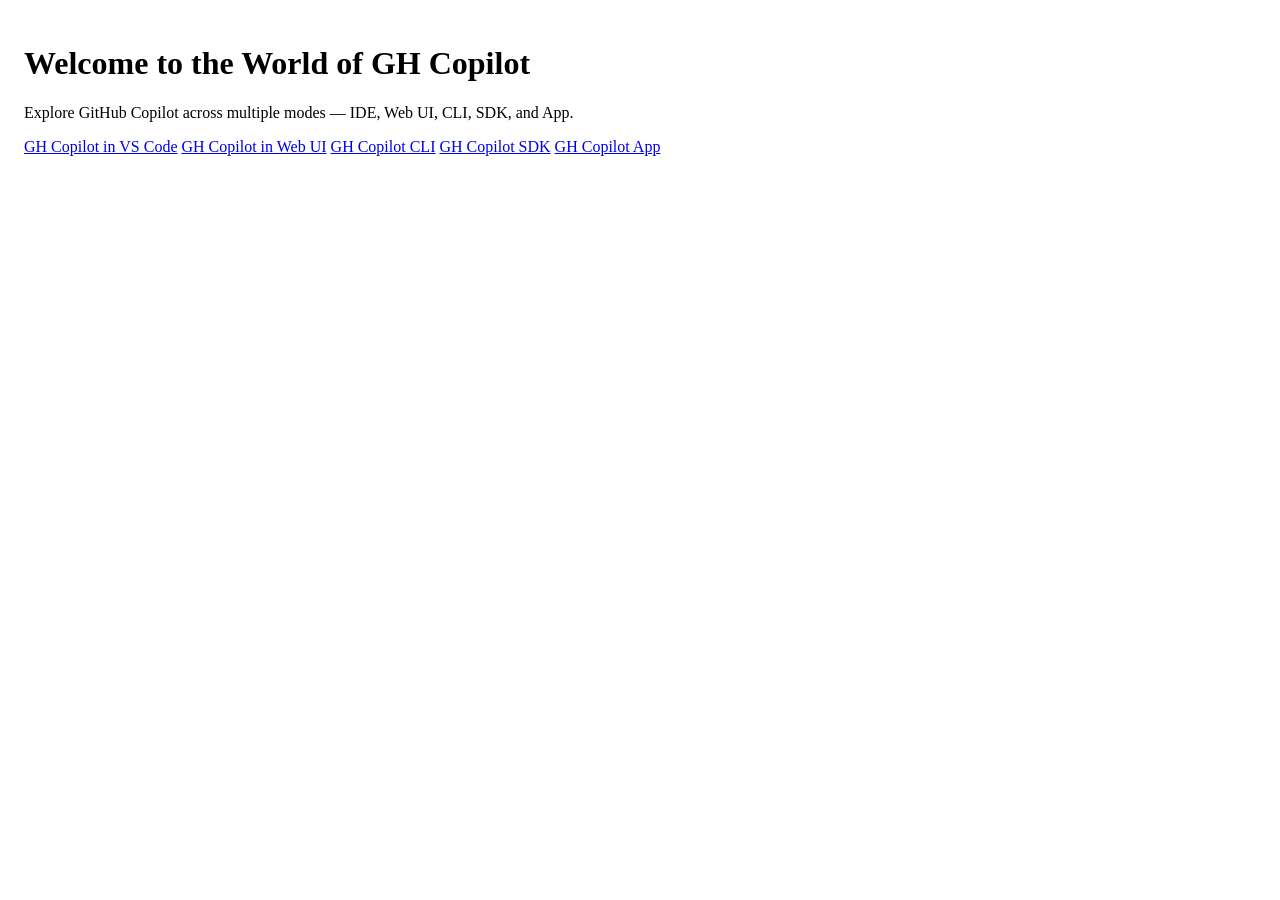
==== index.html @ 1d40512c "Initial commit" ====
<!DOCTYPE html>
<html lang="en">
<head>
  <meta charset="UTF-8" />
  <meta name="viewport" content="width=device-width, initial-scale=1.0" />
  <title>Welcome to GH Copilot</title>
  <style>
    body {
      font-family: serif;
      padding: 1rem;
    }
  </style>
</head>
<body>
  <main>
    <h1>Welcome to the World of GH Copilot</h1>
    <p>Explore GitHub Copilot across multiple modes — IDE, Web UI, CLI, SDK, and App.</p>
    <nav>
      <a href="gh-copilot-vscode.html">GH Copilot in VS Code</a>
      <a href="gh-copilot-web-ui.html">GH Copilot in Web UI</a>
      <a href="gh-copilot-cli.html">GH Copilot CLI</a>
      <a href="gh-copilot-sdk.html">GH Copilot SDK</a>
      <a href="gh-copilot-app.html">GH Copilot App</a>
    </nav>
  </main>
</body>
</html>
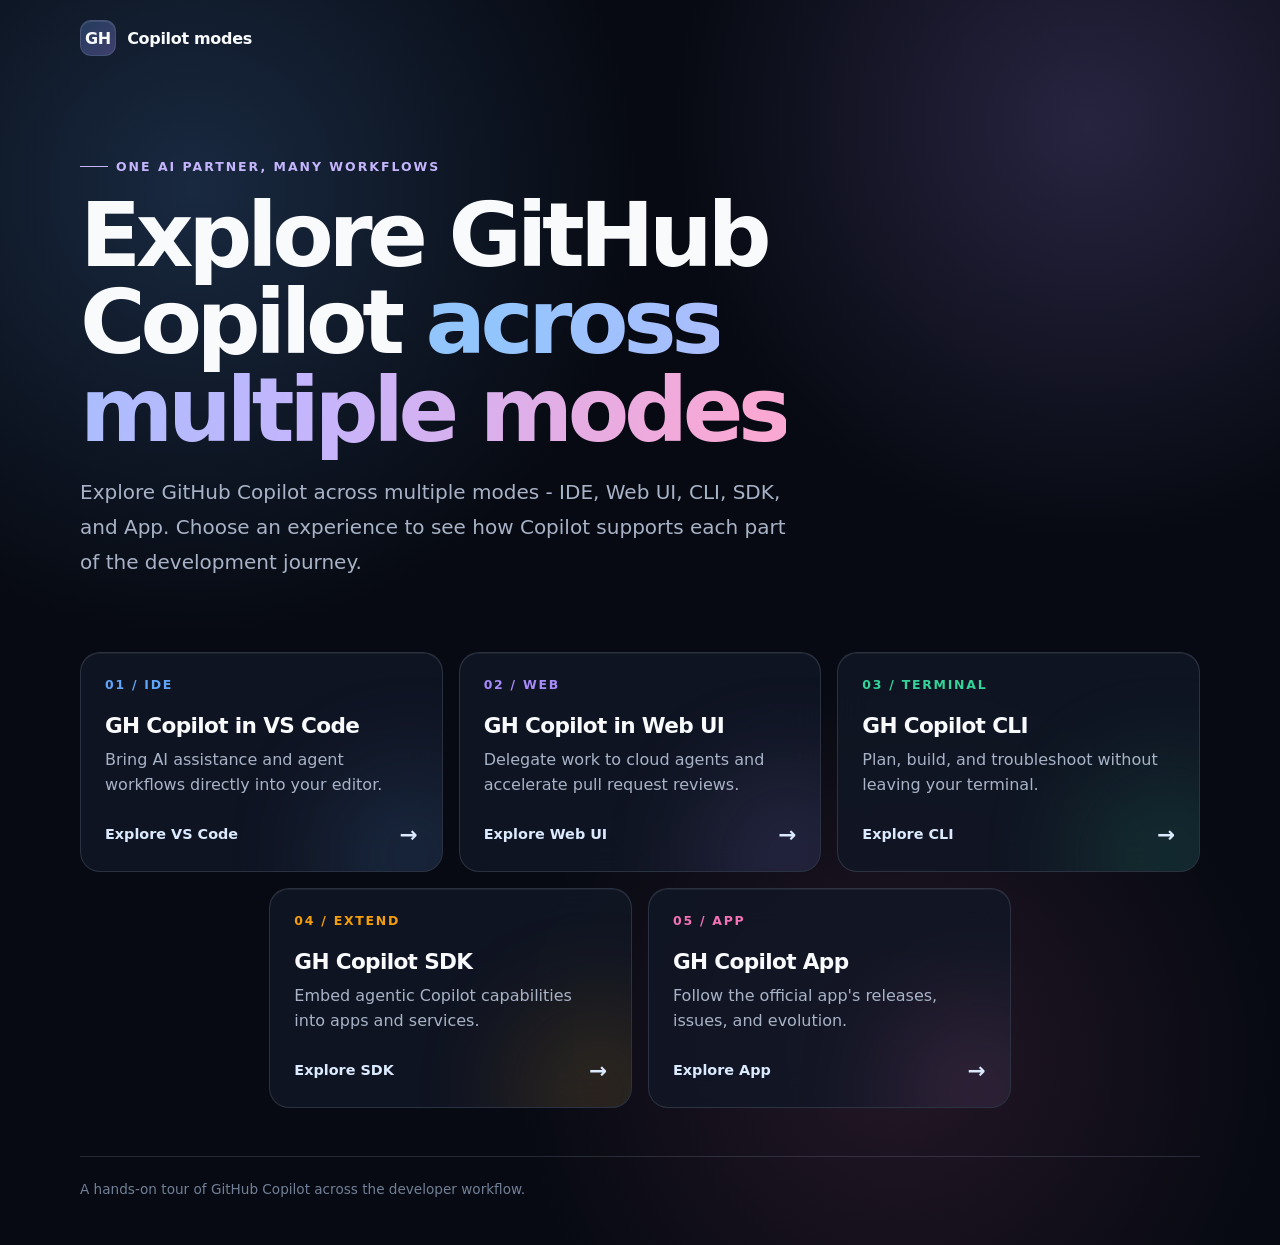
==== commit 48ce2607: "Build polished Copilot modes homepage Co-authored-by: Copilot <223556219+Copilot@users.noreply.githu" ====
--- a/index.html
+++ b/index.html
@@ -3,25 +3,83 @@
 <head>
   <meta charset="UTF-8" />
   <meta name="viewport" content="width=device-width, initial-scale=1.0" />
-  <title>Welcome to GH Copilot</title>
-  <style>
-    body {
-      font-family: serif;
-      padding: 1rem;
-    }
-  </style>
+  <meta name="description" content="Explore GitHub Copilot across IDE, Web UI, CLI, SDK, and App experiences." />
+  <title>Explore GitHub Copilot</title>
+  <link rel="stylesheet" href="styles.css" />
 </head>
 <body>
-  <main>
-    <h1>Welcome to the World of GH Copilot</h1>
-    <p>Explore GitHub Copilot across multiple modes — IDE, Web UI, CLI, SDK, and App.</p>
-    <nav>
-      <a href="gh-copilot-vscode.html">GH Copilot in VS Code</a>
-      <a href="gh-copilot-web-ui.html">GH Copilot in Web UI</a>
-      <a href="gh-copilot-cli.html">GH Copilot CLI</a>
-      <a href="gh-copilot-sdk.html">GH Copilot SDK</a>
-      <a href="gh-copilot-app.html">GH Copilot App</a>
-    </nav>
-  </main>
+  <div class="site-shell">
+    <header class="site-header">
+      <a class="brand" href="index.html" aria-label="GitHub Copilot home">
+        <span class="brand-mark" aria-hidden="true">GH</span>
+        <span>Copilot modes</span>
+      </a>
+    </header>
+
+    <main>
+      <section class="hero" aria-labelledby="page-title">
+        <p class="eyebrow">One AI partner, many workflows</p>
+        <h1 id="page-title">Explore GitHub Copilot <span class="gradient-text">across multiple modes</span></h1>
+        <p class="hero-copy">Explore GitHub Copilot across multiple modes - IDE, Web UI, CLI, SDK, and App. Choose an experience to see how Copilot supports each part of the development journey.</p>
+      </section>
+
+      <nav aria-label="GitHub Copilot experiences">
+        <ul class="mode-grid">
+          <li class="mode-card" style="--accent: #60a5fa">
+            <a class="mode-link" href="gh-copilot-vscode.html">
+              <span class="mode-number">01 / IDE</span>
+              <span class="mode-content">
+                <h2>GH Copilot in VS Code</h2>
+                <p>Bring AI assistance and agent workflows directly into your editor.</p>
+                <span class="mode-action">Explore VS Code <span class="mode-arrow" aria-hidden="true">&rarr;</span></span>
+              </span>
+            </a>
+          </li>
+          <li class="mode-card" style="--accent: #a78bfa">
+            <a class="mode-link" href="gh-copilot-web-ui.html">
+              <span class="mode-number">02 / WEB</span>
+              <span class="mode-content">
+                <h2>GH Copilot in Web UI</h2>
+                <p>Delegate work to cloud agents and accelerate pull request reviews.</p>
+                <span class="mode-action">Explore Web UI <span class="mode-arrow" aria-hidden="true">&rarr;</span></span>
+              </span>
+            </a>
+          </li>
+          <li class="mode-card" style="--accent: #34d399">
+            <a class="mode-link" href="gh-copilot-cli.html">
+              <span class="mode-number">03 / TERMINAL</span>
+              <span class="mode-content">
+                <h2>GH Copilot CLI</h2>
+                <p>Plan, build, and troubleshoot without leaving your terminal.</p>
+                <span class="mode-action">Explore CLI <span class="mode-arrow" aria-hidden="true">&rarr;</span></span>
+              </span>
+            </a>
+          </li>
+          <li class="mode-card" style="--accent: #f59e0b">
+            <a class="mode-link" href="gh-copilot-sdk.html">
+              <span class="mode-number">04 / EXTEND</span>
+              <span class="mode-content">
+                <h2>GH Copilot SDK</h2>
+                <p>Embed agentic Copilot capabilities into apps and services.</p>
+                <span class="mode-action">Explore SDK <span class="mode-arrow" aria-hidden="true">&rarr;</span></span>
+              </span>
+            </a>
+          </li>
+          <li class="mode-card" style="--accent: #f472b6">
+            <a class="mode-link" href="gh-copilot-app.html">
+              <span class="mode-number">05 / APP</span>
+              <span class="mode-content">
+                <h2>GH Copilot App</h2>
+                <p>Follow the official app's releases, issues, and evolution.</p>
+                <span class="mode-action">Explore App <span class="mode-arrow" aria-hidden="true">&rarr;</span></span>
+              </span>
+            </a>
+          </li>
+        </ul>
+      </nav>
+    </main>
+
+    <footer class="site-footer">A hands-on tour of GitHub Copilot across the developer workflow.</footer>
+  </div>
 </body>
 </html>
--- a/styles.css
+++ b/styles.css
@@ -0,0 +1,362 @@
+:root {
+  color-scheme: dark;
+  --bg: #070a12;
+  --surface: rgba(18, 24, 38, 0.82);
+  --surface-strong: #151c2c;
+  --border: rgba(148, 163, 184, 0.2);
+  --text: #f8fafc;
+  --muted: #a8b3c7;
+  --blue: #60a5fa;
+  --purple: #a78bfa;
+  --pink: #f472b6;
+  --shadow: 0 24px 80px rgba(0, 0, 0, 0.38);
+}
+
+* {
+  box-sizing: border-box;
+  margin: 0;
+  padding: 0;
+}
+
+html {
+  scroll-behavior: smooth;
+}
+
+body {
+  min-height: 100vh;
+  font-family:
+    Inter, ui-sans-serif, system-ui, -apple-system, BlinkMacSystemFont, "Segoe UI",
+    sans-serif;
+  color: var(--text);
+  background:
+    radial-gradient(circle at 15% 15%, rgba(96, 165, 250, 0.2), transparent 28rem),
+    radial-gradient(circle at 85% 10%, rgba(167, 139, 250, 0.2), transparent 26rem),
+    radial-gradient(circle at 70% 85%, rgba(244, 114, 182, 0.12), transparent 24rem),
+    var(--bg);
+}
+
+a {
+  color: inherit;
+}
+
+.site-shell {
+  width: min(1120px, calc(100% - 2rem));
+  margin: 0 auto;
+  padding: 1.25rem 0 3rem;
+}
+
+.site-header {
+  display: flex;
+  align-items: center;
+  justify-content: space-between;
+  gap: 1rem;
+  margin-bottom: clamp(3rem, 8vw, 6rem);
+}
+
+.brand {
+  display: inline-flex;
+  align-items: center;
+  gap: 0.7rem;
+  color: var(--text);
+  font-weight: 750;
+  text-decoration: none;
+  letter-spacing: -0.02em;
+}
+
+.brand-mark {
+  display: grid;
+  width: 2.25rem;
+  height: 2.25rem;
+  place-items: center;
+  border: 1px solid var(--border);
+  border-radius: 0.7rem;
+  background: linear-gradient(135deg, rgba(96, 165, 250, 0.24), rgba(167, 139, 250, 0.3));
+  box-shadow: inset 0 1px 0 rgba(255, 255, 255, 0.1);
+}
+
+.eyebrow {
+  display: inline-flex;
+  align-items: center;
+  gap: 0.5rem;
+  margin-bottom: 1.1rem;
+  color: #c4b5fd;
+  font-size: 0.78rem;
+  font-weight: 800;
+  letter-spacing: 0.16em;
+  text-transform: uppercase;
+}
+
+.eyebrow::before {
+  width: 1.75rem;
+  height: 1px;
+  background: currentColor;
+  content: "";
+}
+
+.hero {
+  max-width: 880px;
+  margin-bottom: clamp(2.5rem, 6vw, 4.5rem);
+}
+
+.hero h1,
+.page-hero h1 {
+  max-width: 920px;
+  margin-bottom: 1.25rem;
+  font-size: clamp(2.6rem, 7vw, 5.7rem);
+  line-height: 0.98;
+  letter-spacing: -0.06em;
+}
+
+.gradient-text {
+  color: transparent;
+  background: linear-gradient(100deg, #93c5fd 8%, #c4b5fd 52%, #f9a8d4 95%);
+  background-clip: text;
+  -webkit-background-clip: text;
+}
+
+.hero-copy,
+.page-copy {
+  max-width: 720px;
+  color: var(--muted);
+  font-size: clamp(1.05rem, 2vw, 1.25rem);
+  line-height: 1.75;
+}
+
+.mode-grid {
+  display: grid;
+  grid-template-columns: repeat(6, 1fr);
+  gap: 1rem;
+  list-style: none;
+}
+
+.mode-card {
+  grid-column: span 2;
+}
+
+.mode-card:nth-child(4) {
+  grid-column: 2 / span 2;
+}
+
+.mode-link {
+  position: relative;
+  display: flex;
+  min-height: 220px;
+  height: 100%;
+  flex-direction: column;
+  justify-content: space-between;
+  overflow: hidden;
+  padding: 1.5rem;
+  border: 1px solid var(--border);
+  border-radius: 1.25rem;
+  background: var(--surface);
+  box-shadow: inset 0 1px 0 rgba(255, 255, 255, 0.06);
+  text-decoration: none;
+  transition:
+    transform 180ms ease,
+    border-color 180ms ease,
+    background 180ms ease;
+  backdrop-filter: blur(18px);
+}
+
+.mode-link::after {
+  position: absolute;
+  right: -3rem;
+  bottom: -4rem;
+  width: 10rem;
+  height: 10rem;
+  border-radius: 50%;
+  background: var(--accent, var(--blue));
+  content: "";
+  filter: blur(60px);
+  opacity: 0.18;
+}
+
+.mode-link:hover,
+.mode-link:focus-visible {
+  border-color: color-mix(in srgb, var(--accent, var(--blue)) 55%, white 10%);
+  background: rgba(25, 33, 51, 0.94);
+  outline: none;
+  transform: translateY(-5px);
+}
+
+.mode-number {
+  color: var(--accent, var(--blue));
+  font-size: 0.78rem;
+  font-weight: 800;
+  letter-spacing: 0.14em;
+}
+
+.mode-content {
+  position: relative;
+  z-index: 1;
+}
+
+.mode-content h2 {
+  margin-bottom: 0.65rem;
+  font-size: 1.35rem;
+  letter-spacing: -0.03em;
+}
+
+.mode-content p {
+  color: var(--muted);
+  line-height: 1.55;
+}
+
+.mode-action {
+  display: flex;
+  align-items: center;
+  justify-content: space-between;
+  margin-top: 1.5rem;
+  color: #dbeafe;
+  font-size: 0.9rem;
+  font-weight: 750;
+}
+
+.mode-arrow {
+  font-size: 1.35rem;
+  transition: transform 180ms ease;
+}
+
+.mode-link:hover .mode-arrow,
+.mode-link:focus-visible .mode-arrow {
+  transform: translateX(0.3rem);
+}
+
+.page-main {
+  width: min(860px, 100%);
+}
+
+.page-hero {
+  margin-bottom: 2rem;
+}
+
+.page-hero h1 {
+  font-size: clamp(2.5rem, 7vw, 4.8rem);
+}
+
+.reference-grid {
+  display: grid;
+  gap: 1rem;
+  margin-top: 2.5rem;
+}
+
+.reference-card {
+  display: flex;
+  align-items: center;
+  justify-content: space-between;
+  gap: 1.5rem;
+  padding: 1.35rem;
+  border: 1px solid var(--border);
+  border-radius: 1rem;
+  background: var(--surface);
+  text-decoration: none;
+  transition:
+    transform 180ms ease,
+    border-color 180ms ease;
+  backdrop-filter: blur(18px);
+}
+
+.reference-card:hover,
+.reference-card:focus-visible {
+  border-color: rgba(147, 197, 253, 0.65);
+  outline: none;
+  transform: translateY(-3px);
+}
+
+.reference-label {
+  display: block;
+  margin-bottom: 0.4rem;
+  color: var(--purple);
+  font-size: 0.72rem;
+  font-weight: 800;
+  letter-spacing: 0.14em;
+  text-transform: uppercase;
+}
+
+.reference-title {
+  font-size: 1.05rem;
+  font-weight: 750;
+}
+
+.reference-arrow {
+  color: var(--blue);
+  font-size: 1.4rem;
+}
+
+.back-link {
+  display: inline-flex;
+  align-items: center;
+  gap: 0.55rem;
+  padding: 0.65rem 0.9rem;
+  border: 1px solid var(--border);
+  border-radius: 0.7rem;
+  color: var(--muted);
+  text-decoration: none;
+  transition:
+    color 180ms ease,
+    border-color 180ms ease,
+    background 180ms ease;
+}
+
+.back-link:hover,
+.back-link:focus-visible {
+  border-color: rgba(147, 197, 253, 0.55);
+  color: var(--text);
+  background: rgba(255, 255, 255, 0.04);
+  outline: none;
+}
+
+.site-footer {
+  margin-top: 3rem;
+  padding-top: 1.5rem;
+  border-top: 1px solid var(--border);
+  color: #718096;
+  font-size: 0.85rem;
+}
+
+@media (max-width: 780px) {
+  .mode-card,
+  .mode-card:nth-child(4) {
+    grid-column: span 3;
+  }
+
+  .mode-card:last-child {
+    grid-column: 2 / span 4;
+  }
+}
+
+@media (max-width: 560px) {
+  .site-shell {
+    width: min(100% - 1.25rem, 1120px);
+  }
+
+  .site-header {
+    margin-bottom: 3.5rem;
+  }
+
+  .mode-card,
+  .mode-card:nth-child(4),
+  .mode-card:last-child {
+    grid-column: 1 / -1;
+  }
+
+  .mode-link {
+    min-height: 190px;
+  }
+
+  .reference-card {
+    align-items: flex-start;
+  }
+}
+
+@media (prefers-reduced-motion: reduce) {
+  html {
+    scroll-behavior: auto;
+  }
+
+  *,
+  *::before,
+  *::after {
+    transition-duration: 0.01ms !important;
+  }
+}
